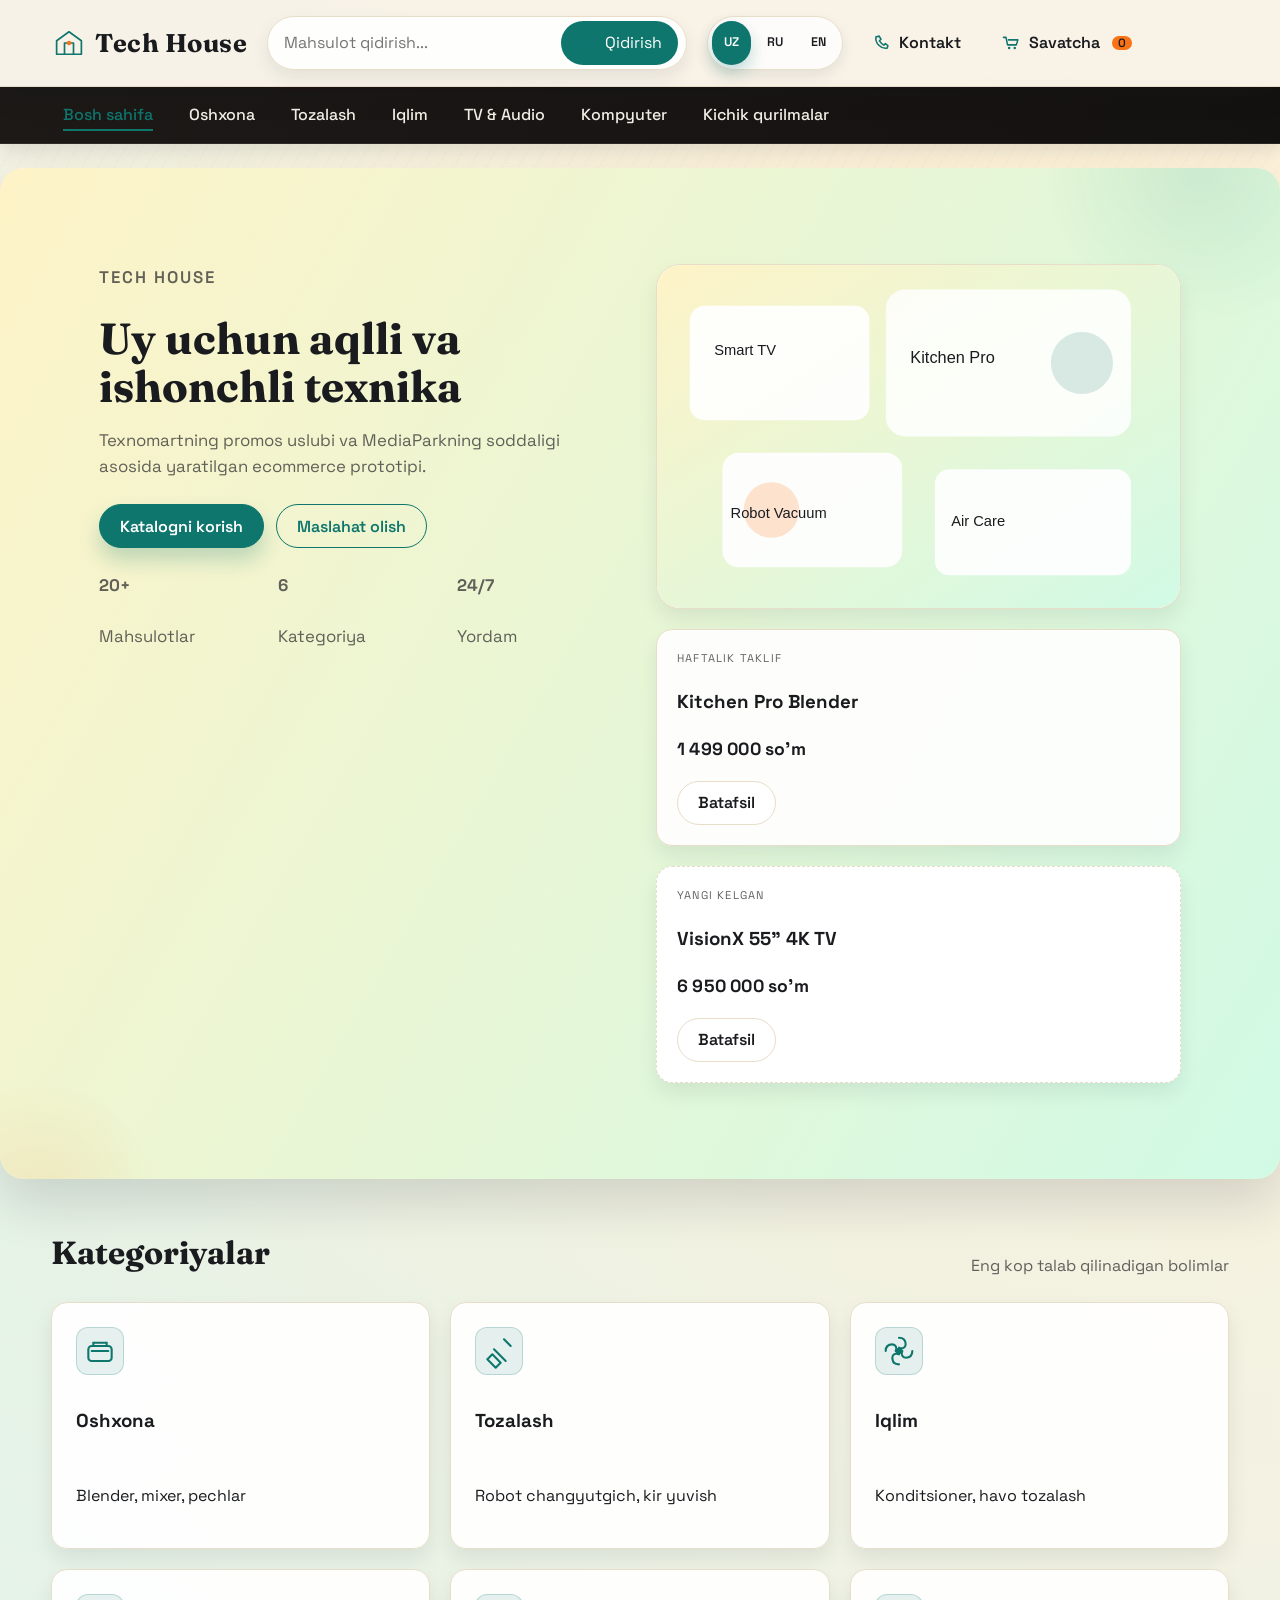
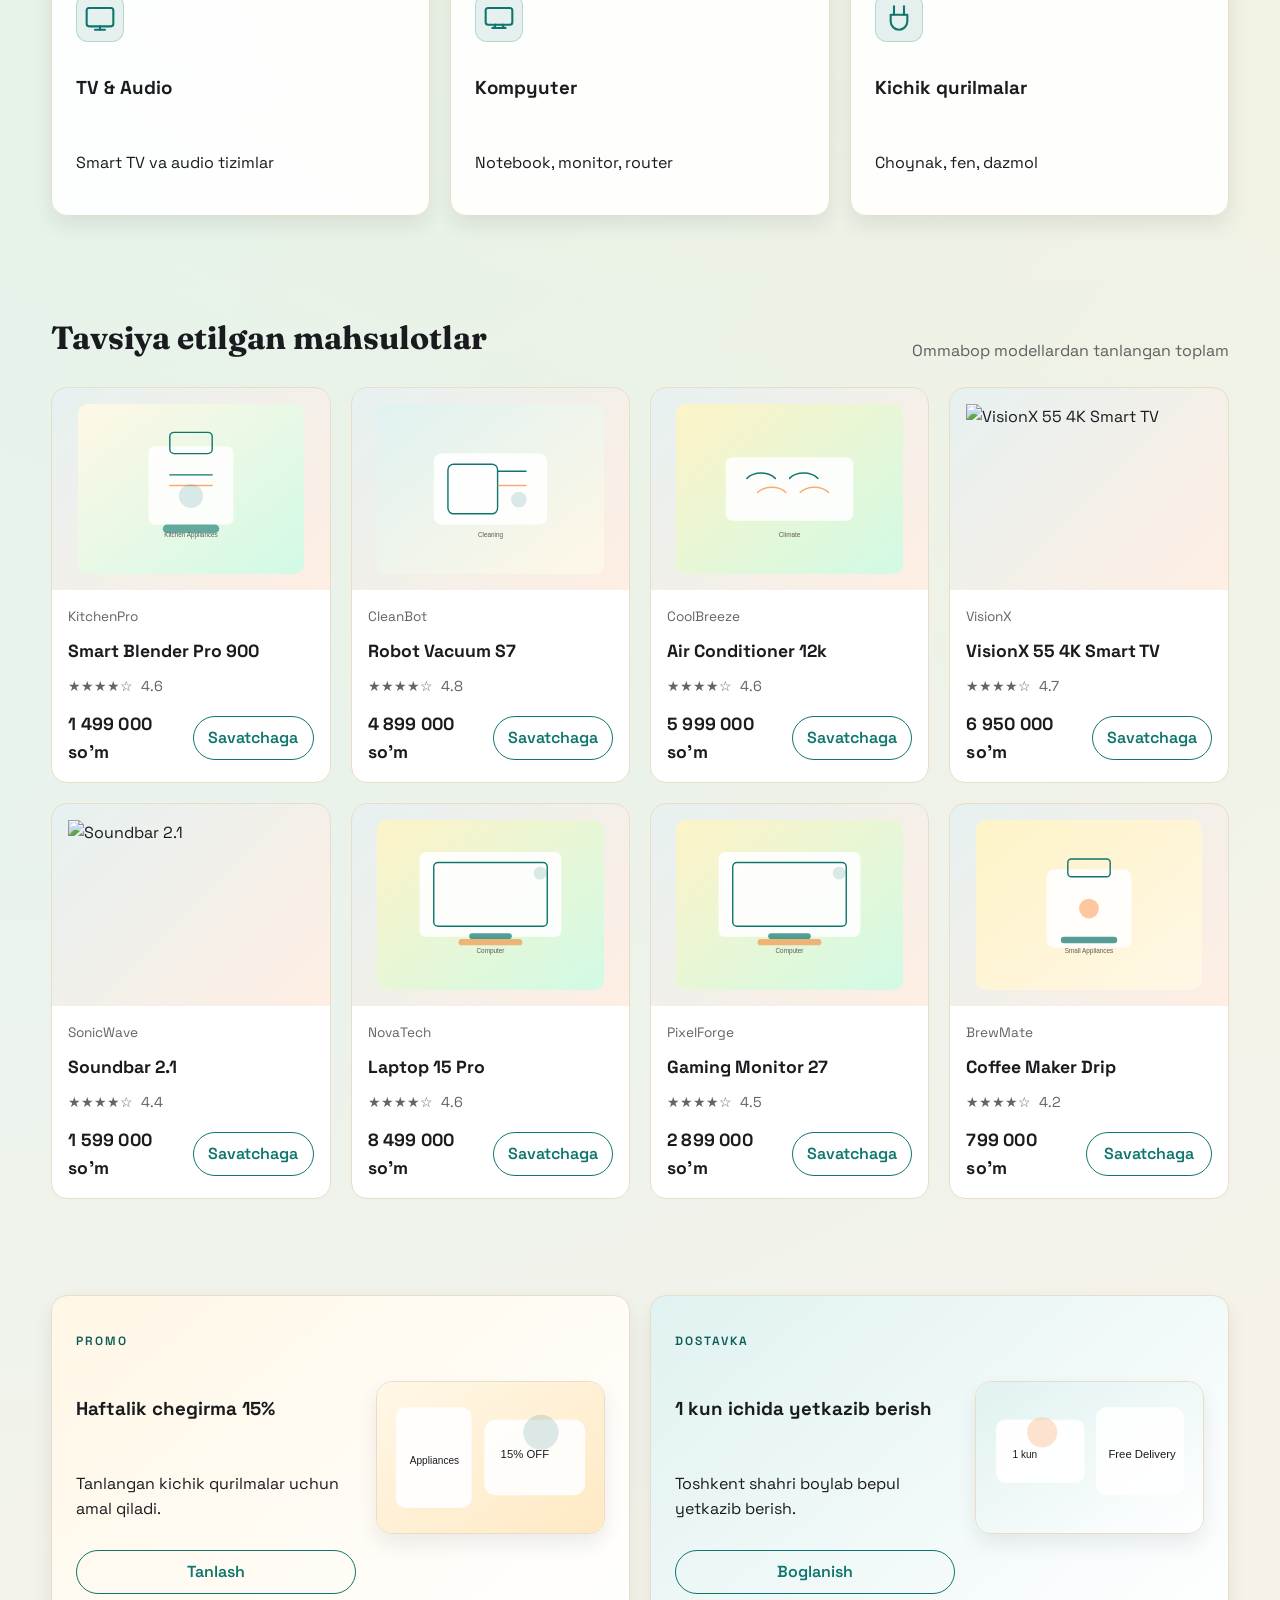
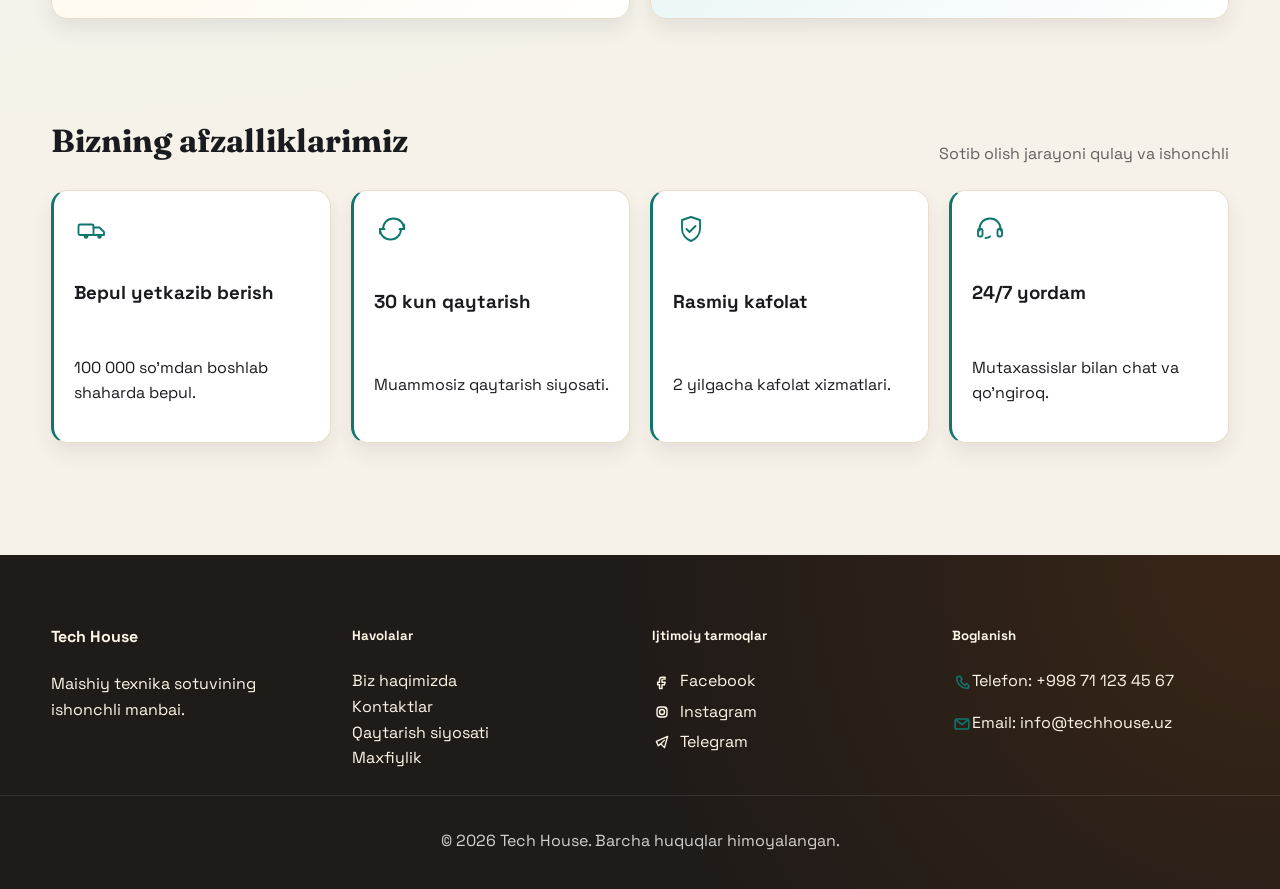
==== index.html @ 413926c3 "Add new pages for categories, checkout, contact, and product with responsive design and localization" ====
<!DOCTYPE html>
<html lang="uz">
<head>
    <meta charset="UTF-8">
    <meta name="viewport" content="width=device-width, initial-scale=1.0">
    <title data-i18n="title.home">Tech House - Maishiy texnika</title>
    <link rel="preconnect" href="https://fonts.googleapis.com">
    <link rel="preconnect" href="https://fonts.gstatic.com" crossorigin>
    <link href="https://fonts.googleapis.com/css2?family=Fraunces:wght@600;700&family=Space+Grotesk:wght@400;500;600;700&display=swap" rel="stylesheet">
    <link rel="stylesheet" href="assets/css/main.css">
    <link rel="stylesheet" href="assets/css/components.css">
    <link rel="stylesheet" href="assets/css/responsive.css">
</head>
<body data-page="home" data-base="" data-page-root="pages/">
    <a class="skip-link" href="#main" data-i18n="skip.link">Asosiy qismga otish</a>

    <header class="header">
        <div class="container">
            <div class="header-top">
                <a class="logo" href="index.html">
                    <img class="logo-mark" src="assets/img/logo/techhouse-logo.svg" alt="" aria-hidden="true">
                    <span>Tech House</span>
                </a>
                <form class="search-bar" role="search" action="pages/categories.html" method="get" data-search-form>
                    <label class="sr-only" for="searchInput" data-i18n="search.label">Mahsulot qidirish</label>
                    <input type="search" id="searchInput" name="q" placeholder="Mahsulot qidirish..." autocomplete="off" data-i18n-placeholder="search.placeholder">
                    <button type="submit">
                        <img class="icon" src="assets/img/icons/search.svg" alt="" aria-hidden="true">
                        <span data-i18n="search.button">Qidirish</span>
                    </button>
                </form>
                <div class="header-actions">
                    <div class="lang-switch" role="group" data-i18n-aria="lang.switcher">
                        <button type="button" class="lang-btn" data-lang="uz">UZ</button>
                        <button type="button" class="lang-btn" data-lang="ru">RU</button>
                        <button type="button" class="lang-btn" data-lang="en">EN</button>
                    </div>
                    <a href="pages/contact.html" class="icon-link">
                        <img class="icon" src="assets/img/icons/phone.svg" alt="" aria-hidden="true">
                        <span data-i18n="nav.contact">Kontakt</span>
                    </a>
                    <a href="pages/cart.html" class="cart-link">
                        <img class="icon" src="assets/img/icons/cart.svg" alt="" aria-hidden="true">
                        <span data-i18n="nav.cart">Savatcha</span> <span class="cart-count">0</span>
                    </a>
                </div>
            </div>
        </div>
    </header>

    <nav class="navbar">
        <div class="container">
            <ul class="nav-menu">
                <li><a href="index.html" class="active" data-i18n="nav.home">Bosh sahifa</a></li>
                <li><a href="pages/categories.html?cat=Kitchen" data-i18n="nav.kitchen">Oshxona</a></li>
                <li><a href="pages/categories.html?cat=Cleaning" data-i18n="nav.cleaning">Tozalash</a></li>
                <li><a href="pages/categories.html?cat=Climate" data-i18n="nav.climate">Iqlim</a></li>
                <li><a href="pages/categories.html?cat=TV" data-i18n="nav.tv">TV &amp; Audio</a></li>
                <li><a href="pages/categories.html?cat=Computers" data-i18n="nav.computers">Kompyuter</a></li>
                <li><a href="pages/categories.html?cat=Appliances" data-i18n="nav.appliances">Kichik qurilmalar</a></li>
            </ul>
        </div>
    </nav>

    <main id="main" class="main-content">
        <section class="hero-banner reveal">
            <div class="container hero-grid">
                <div class="hero-content">
                    <p class="eyebrow" data-i18n="home.hero.eyebrow">Tech House</p>
                    <h1 data-i18n="home.hero.title">Uy uchun aqlli va ishonchli texnika</h1>
                    <p data-i18n="home.hero.subtitle">Texnomartning promos uslubi va MediaParkning soddaligi asosida yaratilgan ecommerce prototipi.</p>
                    <div class="hero-actions">
                        <a href="pages/categories.html" class="btn btn-primary" data-i18n="buttons.viewCatalog">Katalogni korish</a>
                        <a href="pages/contact.html" class="btn btn-outline" data-i18n="buttons.getAdvice">Maslahat olish</a>
                    </div>
                    <div class="hero-metrics">
                        <div>
                            <p class="metric-value">20+ </p>
                            <p class="metric-label" data-i18n="home.hero.metricProducts">Mahsulotlar</p>
                        </div>
                        <div>
                            <p class="metric-value">6</p>
                            <p class="metric-label" data-i18n="home.hero.metricCategories">Kategoriya</p>
                        </div>
                        <div>
                            <p class="metric-value">24/7</p>
                            <p class="metric-label" data-i18n="home.hero.metricSupport">Yordam</p>
                        </div>
                    </div>
                </div>
                <div class="hero-visual">
                    <img class="hero-image" src="assets/img/banners/hero-showcase.svg" alt="Tech House mahsulotlari kollaji" data-i18n-alt="home.hero.imageAlt">
                    <div class="hero-card">
                        <p class="hero-card-title" data-i18n="home.hero.cardWeekly">Haftalik taklif</p>
                        <h3>Kitchen Pro Blender</h3>
                        <p class="price">1 499 000 so'm</p>
                        <a href="pages/product.html?id=101" class="btn btn-ghost" data-i18n="buttons.details">Batafsil</a>
                    </div>
                    <div class="hero-card secondary">
                        <p class="hero-card-title" data-i18n="home.hero.cardNew">Yangi kelgan</p>
                        <h3>VisionX 55" 4K TV</h3>
                        <p class="price">6 950 000 so'm</p>
                        <a href="pages/product.html?id=113" class="btn btn-ghost" data-i18n="buttons.details">Batafsil</a>
                    </div>
                </div>
            </div>
        </section>

        <section class="categories-section reveal">
            <div class="container">
                <div class="section-header">
                    <h2 data-i18n="home.categories.title">Kategoriyalar</h2>
                    <p data-i18n="home.categories.subtitle">Eng kop talab qilinadigan bolimlar</p>
                </div>
                <div class="categories-grid">
                    <a class="category-card" href="pages/categories.html?cat=Kitchen">
                        <div class="category-icon">
                            <img class="icon-lg" src="assets/img/icons/kitchen.svg" alt="" aria-hidden="true">
                        </div>
                        <h3 data-i18n="category.Kitchen">Oshxona</h3>
                        <p data-i18n="home.categories.kitchenDesc">Blender, mixer, pechlar</p>
                    </a>
                    <a class="category-card" href="pages/categories.html?cat=Cleaning">
                        <div class="category-icon">
                            <img class="icon-lg" src="assets/img/icons/cleaning.svg" alt="" aria-hidden="true">
                        </div>
                        <h3 data-i18n="category.Cleaning">Tozalash</h3>
                        <p data-i18n="home.categories.cleaningDesc">Robot changyutgich, kir yuvish</p>
                    </a>
                    <a class="category-card" href="pages/categories.html?cat=Climate">
                        <div class="category-icon">
                            <img class="icon-lg" src="assets/img/icons/climate.svg" alt="" aria-hidden="true">
                        </div>
                        <h3 data-i18n="category.Climate">Iqlim</h3>
                        <p data-i18n="home.categories.climateDesc">Konditsioner, havo tozalash</p>
                    </a>
                    <a class="category-card" href="pages/categories.html?cat=TV">
                        <div class="category-icon">
                            <img class="icon-lg" src="assets/img/icons/tv.svg" alt="" aria-hidden="true">
                        </div>
                        <h3 data-i18n="category.TV">TV &amp; Audio</h3>
                        <p data-i18n="home.categories.tvDesc">Smart TV va audio tizimlar</p>
                    </a>
                    <a class="category-card" href="pages/categories.html?cat=Computers">
                        <div class="category-icon">
                            <img class="icon-lg" src="assets/img/icons/computer.svg" alt="" aria-hidden="true">
                        </div>
                        <h3 data-i18n="category.Computers">Kompyuter</h3>
                        <p data-i18n="home.categories.computersDesc">Notebook, monitor, router</p>
                    </a>
                    <a class="category-card" href="pages/categories.html?cat=Appliances">
                        <div class="category-icon">
                            <img class="icon-lg" src="assets/img/icons/appliances.svg" alt="" aria-hidden="true">
                        </div>
                        <h3 data-i18n="category.Appliances">Kichik qurilmalar</h3>
                        <p data-i18n="home.categories.appliancesDesc">Choynak, fen, dazmol</p>
                    </a>
                </div>
            </div>
        </section>

        <section class="featured-products reveal">
            <div class="container">
                <div class="section-header">
                    <h2 data-i18n="home.featured.title">Tavsiya etilgan mahsulotlar</h2>
                    <p data-i18n="home.featured.subtitle">Ommabop modellardan tanlangan toplam</p>
                </div>
                <div id="productGrid" class="products-grid"></div>
            </div>
        </section>

        <section class="promo-grid reveal">
            <div class="container">
                <div class="promo-card">
                    <div class="promo-content">
                        <p class="eyebrow" data-i18n="home.promo.promoEyebrow">Promo</p>
                        <h3 data-i18n="home.promo.discountTitle">Haftalik chegirma 15%</h3>
                        <p data-i18n="home.promo.discountText">Tanlangan kichik qurilmalar uchun amal qiladi.</p>
                        <a href="pages/categories.html?cat=Appliances" class="btn btn-outline" data-i18n="buttons.choose">Tanlash</a>
                    </div>
                    <img class="promo-media" src="assets/img/banners/promo-appliances.svg" alt="Kichik qurilmalar promo banneri">
                </div>
                <div class="promo-card alt">
                    <div class="promo-content">
                        <p class="eyebrow" data-i18n="home.promo.deliveryEyebrow">Dostavka</p>
                        <h3 data-i18n="home.promo.deliveryTitle">1 kun ichida yetkazib berish</h3>
                        <p data-i18n="home.promo.deliveryText">Toshkent shahri boylab bepul yetkazib berish.</p>
                        <a href="pages/contact.html" class="btn btn-outline" data-i18n="buttons.contact">Boglanish</a>
                    </div>
                    <img class="promo-media" src="assets/img/banners/promo-delivery.svg" alt="Yetkazib berish promo banneri">
                </div>
            </div>
        </section>

        <section class="benefits reveal">
            <div class="container">
                <div class="section-header">
                    <h2 data-i18n="home.benefits.title">Bizning afzalliklarimiz</h2>
                    <p data-i18n="home.benefits.subtitle">Sotib olish jarayoni qulay va ishonchli</p>
                </div>
                <div class="benefits-grid">
                    <div class="benefit-card">
                        <img class="benefit-icon" src="assets/img/icons/delivery.svg" alt="" aria-hidden="true">
                        <h3 data-i18n="home.benefits.deliveryTitle">Bepul yetkazib berish</h3>
                        <p data-i18n="home.benefits.deliveryText">100 000 so'mdan boshlab shaharda bepul.</p>
                    </div>
                    <div class="benefit-card">
                        <img class="benefit-icon" src="assets/img/icons/return.svg" alt="" aria-hidden="true">
                        <h3 data-i18n="home.benefits.returnsTitle">30 kun qaytarish</h3>
                        <p data-i18n="home.benefits.returnsText">Muammosiz qaytarish siyosati.</p>
                    </div>
                    <div class="benefit-card">
                        <img class="benefit-icon" src="assets/img/icons/warranty.svg" alt="" aria-hidden="true">
                        <h3 data-i18n="home.benefits.warrantyTitle">Rasmiy kafolat</h3>
                        <p data-i18n="home.benefits.warrantyText">2 yilgacha kafolat xizmatlari.</p>
                    </div>
                    <div class="benefit-card">
                        <img class="benefit-icon" src="assets/img/icons/support.svg" alt="" aria-hidden="true">
                        <h3 data-i18n="home.benefits.supportTitle">24/7 yordam</h3>
                        <p data-i18n="home.benefits.supportText">Mutaxassislar bilan chat va qo'ngiroq.</p>
                    </div>
                </div>
            </div>
        </section>
    </main>

    <footer class="footer">
        <div class="container footer-grid">
            <div>
                <h4>Tech House</h4>
                <p data-i18n="footer.tagline">Maishiy texnika sotuvining ishonchli manbai.</p>
            </div>
            <div>
                <h5 data-i18n="footer.links">Havolalar</h5>
                <ul>
                    <li><a href="pages/contact.html" data-i18n="footer.about">Biz haqimizda</a></li>
                    <li><a href="pages/contact.html" data-i18n="footer.contacts">Kontaktlar</a></li>
                    <li><a href="#" data-i18n="footer.returns">Qaytarish siyosati</a></li>
                    <li><a href="#" data-i18n="footer.privacy">Maxfiylik</a></li>
                </ul>
            </div>
            <div>
                <h5 data-i18n="footer.social">Ijtimoiy tarmoqlar</h5>
                <ul>
                    <li><a href="#"><img class="icon" src="assets/img/icons/facebook.svg" alt="" aria-hidden="true">Facebook</a></li>
                    <li><a href="#"><img class="icon" src="assets/img/icons/instagram.svg" alt="" aria-hidden="true">Instagram</a></li>
                    <li><a href="#"><img class="icon" src="assets/img/icons/telegram.svg" alt="" aria-hidden="true">Telegram</a></li>
                </ul>
            </div>
            <div>
                <h5 data-i18n="footer.contactHeading">Boglanish</h5>
                <p><img class="icon" src="assets/img/icons/phone.svg" alt="" aria-hidden="true"><span data-i18n="footer.phoneLabel">Telefon:</span> +998 71 123 45 67</p>
                <p><img class="icon" src="assets/img/icons/mail.svg" alt="" aria-hidden="true"><span data-i18n="footer.emailLabel">Email:</span> info@techhouse.uz</p>
            </div>
        </div>
        <div class="footer-bottom">
            <p data-i18n-html="footer.rightsHtml">&copy; 2026 Tech House. Barcha huquqlar himoyalangan.</p>
        </div>
    </footer>

    <script type="module" src="assets/js/app.js"></script>
</body>
</html>
---- assets/css/main.css ----
:root {
    --bg: #f7f2e9;
    --surface: #fdf6ec;
    --surface-strong: #ffffff;
    --text: #1a1b1f;
    --muted: rgba(26, 27, 31, 0.68);
    --primary: #0f766e;
    --primary-600: #0b5c56;
    --accent-warm: #f97316;
    --danger: #ef4444;
    --border: #e8ddc8;
    --shadow: 0 16px 30px rgba(17, 24, 39, 0.12);
    --shadow-lg: 0 24px 50px rgba(17, 24, 39, 0.14);
    --shadow-soft: 0 10px 20px rgba(17, 24, 39, 0.08);
    --radius-sm: 12px;
    --radius-md: 16px;
    --radius-lg: 24px;
    --space-1: 4px;
    --space-2: 8px;
    --space-3: 12px;
    --space-4: 16px;
    --space-5: 20px;
    --space-6: 24px;
    --space-7: 32px;
    --space-8: 40px;
    --space-9: 48px;
    --space-10: 64px;
    --transition-fast: 150ms ease;
    --transition-base: 220ms ease;
    --max-width: 1200px;

    --nav-bg: #1c1917;
    --nav-bg-2: #141210;
    --nav-text: #f3efe7;
    --nav-muted: rgba(243, 239, 231, 0.7);

    --accent: var(--primary);
    --accent-dark: var(--primary-600);
    --accent-2: var(--accent-warm);
    --accent-3: var(--danger);
    --line: var(--border);
    --ink: var(--text);
    --radius: var(--radius-lg);
}

* {
    box-sizing: border-box;
}

html {
    scroll-behavior: smooth;
}

body {
    margin: 0;
    font-family: "Space Grotesk", "Segoe UI", sans-serif;
    color: var(--text);
    font-size: 16px;
    line-height: 1.6;
    background: radial-gradient(circle at 80% 8%, #fff1d6 0%, rgba(255, 241, 214, 0.4) 32%, transparent 62%),
        radial-gradient(circle at 0% 30%, #d7f3ef 0%, rgba(215, 243, 239, 0.45) 40%, transparent 70%),
        linear-gradient(120deg, rgba(255, 255, 255, 0.4) 0%, rgba(255, 255, 255, 0) 55%),
        var(--bg);
    min-height: 100vh;
}

body::before {
    content: "";
    position: fixed;
    inset: 0;
    background: repeating-linear-gradient(120deg, rgba(15, 118, 110, 0.06), rgba(15, 118, 110, 0.06) 1px, transparent 1px, transparent 14px);
    pointer-events: none;
    z-index: -1;
    opacity: 0.4;
}

a {
    color: inherit;
    text-decoration: none;
    transition: color var(--transition-fast), background var(--transition-fast);
}

img {
    max-width: 100%;
    display: block;
}

.icon {
    width: 20px;
    height: 20px;
    display: inline-block;
    vertical-align: middle;
}

.icon-lg {
    width: 40px;
    height: 40px;
}

.logo-mark {
    width: 36px;
    height: 36px;
}

button,
input,
select,
textarea {
    font: inherit;
    color: inherit;
}

a:focus-visible,
button:focus-visible,
input:focus-visible,
select:focus-visible,
textarea:focus-visible {
    outline: 2px solid var(--primary);
    outline-offset: 3px;
}

ul {
    margin: 0;
    padding: 0;
    list-style: none;
}

section {
    padding: var(--space-9) 0;
}

.container {
    width: min(var(--max-width), 92%);
    margin: 0 auto;
}

.skip-link {
    position: absolute;
    left: -999px;
    top: 10px;
    background: var(--primary);
    color: #fff;
    padding: var(--space-2) var(--space-4);
    border-radius: 999px;
}

.skip-link:focus {
    left: 16px;
    z-index: 20;
}

.sr-only {
    position: absolute;
    width: 1px;
    height: 1px;
    padding: 0;
    margin: -1px;
    overflow: hidden;
    clip: rect(0, 0, 0, 0);
    white-space: nowrap;
    border: 0;
}

.header {
    position: sticky;
    top: 0;
    z-index: 10;
    background: rgba(247, 242, 233, 0.88);
    backdrop-filter: blur(12px);
    border-bottom: 1px solid var(--border);
    box-shadow: 0 10px 30px rgba(16, 24, 40, 0.08);
}

.header-top {
    display: flex;
    align-items: center;
    gap: var(--space-5);
    padding: var(--space-4) 0;
}

.logo {
    display: inline-flex;
    align-items: center;
    gap: var(--space-2);
    font-family: "Fraunces", serif;
    font-size: 1.6rem;
    font-weight: 700;
    letter-spacing: 0.5px;
}

.search-bar {
    flex: 1;
    display: flex;
    align-items: center;
    background: rgba(255, 255, 255, 0.9);
    border: 1px solid var(--border);
    border-radius: 999px;
    padding: var(--space-1) var(--space-2) var(--space-1) var(--space-4);
    max-width: 420px;
    gap: var(--space-2);
    box-shadow: 0 8px 18px rgba(15, 23, 42, 0.08);
    transition: border-color var(--transition-fast), box-shadow var(--transition-fast);
}

.search-bar:focus-within {
    border-color: var(--primary);
    box-shadow: 0 0 0 3px rgba(15, 118, 110, 0.15), 0 8px 18px rgba(15, 23, 42, 0.08);
}

.search-bar input {
    border: none;
    background: transparent;
    flex: 1;
    padding: var(--space-2) 0;
    outline: none;
    min-height: 44px;
}

.search-bar button {
    border: none;
    background: var(--primary);
    color: #fff;
    padding: var(--space-2) var(--space-4);
    border-radius: 999px;
    cursor: pointer;
    display: inline-flex;
    align-items: center;
    gap: var(--space-2);
    min-height: 44px;
}

.search-bar button:hover {
    background: var(--primary-600);
}

.search-bar button:active {
    transform: translateY(1px);
}

.header-actions {
    display: flex;
    align-items: center;
    gap: var(--space-4);
    flex-wrap: wrap;
}

.icon-link,
.cart-link {
    font-weight: 600;
    display: inline-flex;
    align-items: center;
    gap: var(--space-2);
    padding: var(--space-2) var(--space-3);
    border-radius: 999px;
    min-height: 44px;
    line-height: 1;
    transition: background var(--transition-fast), color var(--transition-fast);
}

.icon-link:hover,
.cart-link:hover {
    background: rgba(15, 118, 110, 0.08);
}

.cart-count {
    background: var(--accent-warm);
    color: var(--text);
    border-radius: 999px;
    padding: 1px 6px;
    margin-left: var(--space-1);
    font-size: 0.75rem;
    font-weight: 600;
}

.lang-switch {
    display: inline-flex;
    align-items: center;
    gap: var(--space-1);
    padding: 4px;
    border-radius: 999px;
    background: rgba(255, 255, 255, 0.8);
    border: 1px solid var(--border);
    box-shadow: 0 6px 14px rgba(15, 23, 42, 0.08);
}

.lang-btn {
    border: none;
    background: transparent;
    color: var(--text);
    font-weight: 600;
    font-size: 0.78rem;
    padding: 0 var(--space-3);
    min-height: 44px;
    border-radius: 999px;
    cursor: pointer;
    display: inline-flex;
    align-items: center;
    justify-content: center;
    transition: background 180ms ease, color 180ms ease, box-shadow 180ms ease;
}

.lang-btn:hover {
    background: rgba(15, 118, 110, 0.12);
}

.lang-btn.active {
    background: var(--primary);
    color: #fff;
    box-shadow: 0 8px 16px rgba(15, 118, 110, 0.25);
}

.navbar {
    background: linear-gradient(90deg, var(--nav-bg), var(--nav-bg-2));
    border-bottom: 1px solid rgba(255, 255, 255, 0.08);
    box-shadow: 0 6px 18px rgba(16, 24, 40, 0.12);
    min-height: 56px;
}

.nav-menu {
    display: flex;
    flex-wrap: wrap;
    align-items: center;
    gap: var(--space-3);
    padding: 0;
    min-height: 56px;
}

.nav-menu a {
    color: var(--nav-text);
    font-weight: 500;
    padding: 6px var(--space-3);
    border-radius: 999px;
    transition: color 180ms ease, background 180ms ease;
    min-height: 44px;
    display: inline-flex;
    align-items: center;
    position: relative;
}

.nav-menu a:hover {
    color: #ffffff;
}

.nav-menu a:focus-visible {
    outline: 2px solid #fff;
    outline-offset: 2px;
}

.nav-menu a.active {
    color: var(--primary);
}

.nav-menu a::after {
    content: "";
    position: absolute;
    left: var(--space-3);
    right: var(--space-3);
    bottom: 6px;
    height: 2px;
    background: currentColor;
    opacity: 0;
    transform: scaleX(0);
    transform-origin: left;
    transition: opacity 180ms ease, transform 180ms ease;
}

.nav-menu a:hover::after,
.nav-menu a:focus-visible::after,
.nav-menu a.active::after {
    opacity: 1;
    transform: scaleX(1);
}

.main-content {
    padding-bottom: var(--space-10);
}

.eyebrow {
    text-transform: uppercase;
    letter-spacing: 2px;
    font-size: 0.75rem;
    font-weight: 600;
    color: var(--primary-600);
    margin-bottom: var(--space-3);
}

.hero-banner {
    margin: 24px 0 0;
    border-radius: var(--radius-lg);
    background: linear-gradient(120deg, #fef3c7, #d1fae5);
    box-shadow: var(--shadow-lg);
    position: relative;
    overflow: hidden;
}

.hero-banner::before,
.hero-banner::after {
    content: "";
    position: absolute;
    border-radius: 999px;
    opacity: 0.4;
    filter: blur(0);
}

.hero-banner::before {
    width: 320px;
    height: 320px;
    background: radial-gradient(circle, rgba(15, 118, 110, 0.25), transparent 70%);
    top: -160px;
    right: -80px;
}

.hero-banner::after {
    width: 240px;
    height: 240px;
    background: radial-gradient(circle, rgba(249, 115, 22, 0.25), transparent 70%);
    bottom: -140px;
    left: -80px;
}

.hero-grid {
    display: grid;
    grid-template-columns: repeat(2, minmax(0, 1fr));
    gap: var(--space-7);
    padding: var(--space-9);
    position: relative;
    z-index: 1;
}

.hero-content h1 {
    font-family: "Fraunces", serif;
    font-size: clamp(2.4rem, 3.4vw, 3.4rem);
    margin: 0 0 var(--space-4);
    line-height: 1.1;
}

.hero-content p {
    margin: 0 0 var(--space-6);
    color: var(--muted);
    font-size: 1.05rem;
}

.hero-actions {
    display: flex;
    flex-wrap: wrap;
    gap: var(--space-3);
    margin-bottom: var(--space-6);
}

.hero-metrics {
    display: grid;
    grid-template-columns: repeat(3, minmax(0, 1fr));
    gap: var(--space-3);
}

.metric-value {
    font-weight: 700;
    font-size: 1.2rem;
    margin: 0;
}

.metric-label {
    margin: 0;
    color: var(--muted);
    font-size: 0.9rem;
}

.hero-visual {
    display: grid;
    gap: var(--space-5);
    align-content: center;
}

.hero-image {
    width: 100%;
    border-radius: var(--radius-lg);
    border: 1px solid var(--border);
    background: var(--surface-strong);
    box-shadow: var(--shadow-soft);
}

.hero-card {
    background: rgba(255, 255, 255, 0.92);
    border-radius: var(--radius-md);
    padding: var(--space-5);
    border: 1px solid var(--border);
    box-shadow: var(--shadow-soft);
}

.hero-card.secondary {
    background: #fff;
    border-style: dashed;
}

.hero-card-title {
    text-transform: uppercase;
    letter-spacing: 1.2px;
    font-size: 0.7rem;
    color: var(--muted);
    margin: 0 0 8px;
}

.section-header {
    display: flex;
    justify-content: space-between;
    align-items: flex-end;
    gap: var(--space-4);
    margin-bottom: var(--space-6);
}

.section-header h2 {
    font-family: "Fraunces", serif;
    font-size: 2rem;
    margin: 0;
}

.section-header p {
    margin: 0;
    color: var(--muted);
}

.page-hero {
    padding: var(--space-8) 0 var(--space-5);
}

.page-hero h1 {
    font-family: "Fraunces", serif;
    font-size: 2.4rem;
    margin: 0 0 var(--space-3);
}

.breadcrumb {
    padding: var(--space-5) 0 0;
    color: var(--muted);
}

.footer {
    background: radial-gradient(circle at top right, rgba(249, 115, 22, 0.12), transparent 50%),
        #1f1b18;
    color: #fef6e9;
    padding: var(--space-9) 0 var(--space-5);
}

.footer-grid {
    display: grid;
    grid-template-columns: repeat(4, minmax(0, 1fr));
    gap: var(--space-6);
}

.footer a {
    color: #fef6e9;
    display: inline-flex;
    align-items: center;
    gap: var(--space-2);
}

.footer-bottom {
    text-align: center;
    border-top: 1px solid rgba(255, 255, 255, 0.1);
    margin-top: var(--space-6);
    padding-top: var(--space-4);
    color: rgba(255, 255, 255, 0.8);
}

.catalog-layout {
    display: grid;
    grid-template-columns: 280px 1fr;
    gap: var(--space-7);
}

.filters {
    background: rgba(255, 255, 255, 0.9);
    border: 1px solid var(--border);
    border-radius: var(--radius-md);
    padding: var(--space-5);
    position: sticky;
    top: 120px;
    align-self: start;
    box-shadow: var(--shadow-soft);
}

.catalog-bar {
    display: flex;
    align-items: center;
    justify-content: space-between;
    gap: var(--space-4);
    margin-bottom: var(--space-5);
}

.catalog-bar h2 {
    margin: 0 0 4px;
}

.catalog-bar p {
    margin: 0;
    color: var(--muted);
}

.sort-control {
    display: flex;
    align-items: center;
    gap: var(--space-2);
}

.sort-control select {
    padding: var(--space-2) var(--space-3);
    border-radius: 999px;
    border: 1px solid var(--border);
    background: #fff;
}

.pagination {
    display: flex;
    gap: var(--space-2);
    flex-wrap: wrap;
    margin-top: var(--space-6);
}

.product-layout {
    display: grid;
    grid-template-columns: repeat(2, minmax(0, 1fr));
    gap: var(--space-7);
    align-items: start;
}

.product-gallery {
    background: var(--surface-strong);
    border-radius: var(--radius-lg);
    padding: var(--space-5);
    border: 1px solid var(--border);
    box-shadow: var(--shadow-soft);
}

.product-thumbnails {
    display: grid;
    grid-template-columns: repeat(3, minmax(0, 1fr));
    gap: var(--space-3);
    margin-top: var(--space-4);
}

.product-info {
    background: var(--surface-strong);
    border-radius: var(--radius-lg);
    padding: var(--space-6);
    border: 1px solid var(--border);
    box-shadow: var(--shadow-soft);
}

.product-actions {
    display: flex;
    align-items: center;
    gap: var(--space-3);
    margin-top: var(--space-4);
}

.product-actions input {
    width: 90px;
    padding: var(--space-2);
    border-radius: var(--radius-sm);
    border: 1px solid var(--border);
}

.tab-grid {
    display: grid;
    grid-template-columns: repeat(3, minmax(0, 1fr));
    gap: var(--space-5);
}

.cart-layout {
    display: grid;
    grid-template-columns: 1.5fr 0.8fr;
    gap: 24px;
    align-items: start;
}

.cart-header {
    display: flex;
    justify-content: space-between;
    align-items: baseline;
    margin-bottom: 16px;
}

.checkout-layout {
    display: grid;
    grid-template-columns: 1.3fr 0.7fr;
    gap: 24px;
    align-items: start;
}

.contact-grid {
    display: grid;
    grid-template-columns: repeat(3, minmax(0, 1fr));
    gap: var(--space-5);
}

.contact-layout {
    display: grid;
    grid-template-columns: 1fr 1fr;
    gap: var(--space-6);
}

.map-placeholder {
    background: var(--surface-strong);
    border: 1px dashed var(--border);
    border-radius: var(--radius-md);
    min-height: 280px;
    display: grid;
    place-items: center;
    color: var(--muted);
    padding: var(--space-4);
}

.map-placeholder img {
    width: 100%;
    height: 100%;
    object-fit: cover;
    border-radius: var(--radius-md);
}

.contact-icon {
    width: 36px;
    height: 36px;
}

.empty-state {
    background: #fff;
    border-radius: var(--radius-md);
    border: 1px dashed var(--border);
    padding: var(--space-7);
    text-align: center;
    display: none;
}

.empty-state h3 {
    margin-top: 0;
}

.muted {
    color: var(--muted);
}

.reveal {
    animation: fadeUp 0.8s ease both;
}

@keyframes fadeUp {
    from {
        opacity: 0;
        transform: translateY(20px);
    }
    to {
        opacity: 1;
        transform: translateY(0);
    }
}

@media (prefers-reduced-motion: reduce) {
    * {
        animation: none !important;
        scroll-behavior: auto !important;
    }
}
---- assets/css/components.css ----
.btn {
    display: inline-flex;
    align-items: center;
    justify-content: center;
    gap: var(--space-2);
    padding: var(--space-2) var(--space-5);
    border-radius: 999px;
    border: 1px solid transparent;
    cursor: pointer;
    font-weight: 600;
    min-height: 44px;
    transition: transform var(--transition-fast), box-shadow var(--transition-fast), background var(--transition-fast);
}

.btn-primary {
    background: var(--primary);
    color: #fff;
    border-color: var(--primary);
    box-shadow: 0 12px 20px rgba(15, 118, 110, 0.24);
}

.btn-primary:hover {
    background: var(--primary-600);
    box-shadow: 0 14px 24px rgba(15, 118, 110, 0.32);
}

.btn-outline {
    border-color: var(--primary);
    color: var(--primary);
    background: transparent;
}

.btn-outline:hover {
    background: rgba(15, 118, 110, 0.08);
}

.btn-ghost {
    border-color: var(--border);
    color: var(--text);
    background: #fff;
}

.btn:hover {
    transform: translateY(-1px);
}

.btn:active {
    transform: translateY(0);
}

.btn:focus-visible {
    outline: 2px solid var(--primary);
    outline-offset: 3px;
}

.categories-grid {
    display: grid;
    grid-template-columns: repeat(3, minmax(0, 1fr));
    gap: var(--space-5);
}

.category-card {
    background: rgba(255, 255, 255, 0.92);
    border-radius: var(--radius-md);
    padding: var(--space-6);
    border: 1px solid var(--border);
    min-height: 140px;
    display: grid;
    gap: var(--space-3);
    transition: transform var(--transition-fast), box-shadow var(--transition-fast);
    box-shadow: var(--shadow-soft);
}

.category-card:hover {
    transform: translateY(-4px);
    box-shadow: var(--shadow-lg);
}

.category-icon {
    width: 48px;
    height: 48px;
    border-radius: var(--radius-sm);
    background: rgba(15, 118, 110, 0.1);
    border: 1px solid rgba(15, 118, 110, 0.22);
    display: grid;
    place-items: center;
}

.category-card:focus-visible {
    outline: 2px solid var(--primary);
    outline-offset: 4px;
}

.products-grid {
    display: grid;
    grid-template-columns: repeat(4, minmax(0, 1fr));
    gap: var(--space-5);
}

.product-card {
    background: #fff;
    border-radius: var(--radius-md);
    overflow: hidden;
    border: 1px solid var(--border);
    display: grid;
    transition: transform var(--transition-fast), box-shadow var(--transition-fast);
}

.product-card:hover {
    transform: translateY(-4px);
    box-shadow: var(--shadow-lg);
}

.product-card:focus-within {
    outline: 2px solid var(--primary);
    outline-offset: 4px;
}

.product-media {
    background: linear-gradient(135deg, rgba(15, 118, 110, 0.1), rgba(249, 115, 22, 0.12));
    padding: var(--space-4);
    min-height: 200px;
    display: grid;
    place-items: center;
}

.product-media img {
    width: 100%;
    height: 170px;
    object-fit: contain;
}

.product-body {
    padding: var(--space-4);
    display: grid;
    gap: var(--space-3);
}

.product-title {
    margin: 0;
    font-size: 1.1rem;
    line-height: 1.3;
}

.product-brand {
    margin: 0;
    color: var(--muted);
    font-size: 0.85rem;
}

.product-rating {
    display: flex;
    align-items: center;
    gap: var(--space-2);
    color: var(--accent-warm);
    font-size: 0.9rem;
}

.product-rating span {
    color: var(--muted);
}

.product-meta {
    display: flex;
    justify-content: space-between;
    align-items: center;
    gap: var(--space-3);
}

.price {
    font-weight: 700;
    font-size: 1.1rem;
    letter-spacing: 0.2px;
}

.product-meta .btn {
    min-width: 120px;
}

.benefits-grid {
    display: grid;
    grid-template-columns: repeat(4, minmax(0, 1fr));
    gap: var(--space-5);
}

.benefit-card {
    background: #fff;
    border-radius: var(--radius-md);
    padding: var(--space-5);
    border: 1px solid var(--border);
    display: grid;
    gap: var(--space-3);
    box-shadow: var(--shadow-soft);
    border-left: 3px solid var(--primary);
    transition: transform var(--transition-fast), box-shadow var(--transition-fast);
}

.benefit-card:hover {
    transform: translateY(-2px);
    box-shadow: var(--shadow-lg);
}

.benefit-icon {
    width: 36px;
    height: 36px;
}

.promo-grid .container {
    display: grid;
    grid-template-columns: repeat(2, minmax(0, 1fr));
    gap: var(--space-5);
}

.promo-card {
    background: linear-gradient(140deg, #fff7e6, #ffffff);
    border-radius: var(--radius-md);
    padding: var(--space-6);
    border: 1px solid var(--border);
    display: grid;
    grid-template-columns: 1.1fr 0.9fr;
    align-items: center;
    gap: var(--space-5);
    box-shadow: var(--shadow-soft);
    transition: transform var(--transition-fast), box-shadow var(--transition-fast);
}

.promo-card.alt {
    background: linear-gradient(140deg, #e0f2f1, #ffffff);
}

.promo-card:hover {
    transform: translateY(-2px);
    box-shadow: var(--shadow-lg);
}

.promo-content {
    display: grid;
    gap: var(--space-3);
}

.promo-media {
    width: 100%;
    max-width: 240px;
    justify-self: end;
    border-radius: var(--radius-md);
    border: 1px solid var(--border);
    background: #fff;
    box-shadow: var(--shadow-soft);
}

.filter-group {
    display: grid;
    gap: var(--space-3);
    margin-bottom: var(--space-5);
}

.checklist {
    display: grid;
    gap: var(--space-2);
}

.checklist label {
    display: flex;
    align-items: center;
    gap: var(--space-2);
}

.range-output {
    font-weight: 600;
}

.specs-list {
    list-style: disc;
    padding-left: 20px;
    margin: 0;
    display: grid;
    gap: var(--space-2);
}

.product-tabs .tab-grid > div {
    background: #fff;
    border-radius: var(--radius-md);
    padding: var(--space-5);
    border: 1px solid var(--border);
    box-shadow: var(--shadow-soft);
}

.cart-items {
    display: grid;
    gap: var(--space-4);
}

.cart-row {
    display: grid;
    grid-template-columns: 80px 1.2fr 0.6fr 0.5fr 0.6fr auto;
    gap: var(--space-3);
    align-items: center;
    background: #fff;
    border-radius: var(--radius-md);
    border: 1px solid var(--border);
    padding: var(--space-3);
    box-shadow: var(--shadow-soft);
}

.cart-row img {
    width: 80px;
    height: 80px;
    object-fit: contain;
    background: var(--surface);
    border-radius: var(--radius-sm);
}

.cart-item-qty input {
    width: 70px;
    padding: var(--space-2);
    border-radius: var(--radius-sm);
    border: 1px solid var(--border);
}

.order-summary {
    background: #fff;
    border-radius: var(--radius-md);
    border: 1px solid var(--border);
    padding: var(--space-5);
    display: grid;
    gap: var(--space-3);
    box-shadow: var(--shadow-soft);
}

.summary-line {
    display: flex;
    justify-content: space-between;
    color: var(--muted);
}

.summary-line.total {
    font-weight: 700;
    color: var(--text);
    font-size: 1.1rem;
}

.checkout-form {
    background: #fff;
    border-radius: var(--radius-md);
    border: 1px solid var(--border);
    padding: var(--space-6);
    box-shadow: var(--shadow-soft);
}

.form-grid {
    display: grid;
    grid-template-columns: repeat(2, minmax(0, 1fr));
    gap: var(--space-4);
}

.form-field {
    display: grid;
    gap: var(--space-2);
}

.form-field.full {
    grid-column: span 2;
}

.form-field input,
.form-field select,
.form-field textarea {
    padding: var(--space-3);
    border-radius: var(--radius-sm);
    border: 1px solid var(--border);
}

.form-field input:focus-visible,
.form-field select:focus-visible,
.form-field textarea:focus-visible {
    border-color: var(--primary);
    box-shadow: 0 0 0 3px rgba(15, 118, 110, 0.12);
}

.form-error {
    color: var(--danger);
    font-size: 0.85rem;
    min-height: 16px;
}

.form-actions {
    margin-top: var(--space-5);
    display: grid;
    gap: var(--space-3);
}

.checkbox {
    display: flex;
    align-items: center;
    gap: var(--space-2);
}

.form-status {
    font-weight: 600;
    color: var(--primary-600);
}

.contact-card {
    background: #fff;
    border-radius: var(--radius-md);
    padding: var(--space-5);
    border: 1px solid var(--border);
    display: grid;
    gap: var(--space-3);
    box-shadow: var(--shadow-soft);
    transition: transform var(--transition-fast), box-shadow var(--transition-fast);
}

.contact-card:hover {
    transform: translateY(-2px);
    box-shadow: var(--shadow-lg);
}

.contact-form {
    background: #fff;
    border-radius: var(--radius-md);
    padding: var(--space-6);
    border: 1px solid var(--border);
    display: grid;
    gap: var(--space-3);
    box-shadow: var(--shadow-soft);
}

.faq-list {
    display: grid;
    gap: var(--space-3);
}

.faq-list details {
    background: #fff;
    border-radius: var(--radius-md);
    border: 1px solid var(--border);
    padding: var(--space-4) var(--space-5);
    box-shadow: var(--shadow-soft);
}

.faq-list summary {
    cursor: pointer;
    font-weight: 600;
}

.faq-list summary:focus-visible {
    outline: 2px solid var(--primary);
    outline-offset: 3px;
}

.rating {
    display: inline-flex;
    gap: 2px;
}

.empty-state p {
    color: var(--muted);
}
---- assets/css/responsive.css ----
@media (max-width: 1200px) {
    .products-grid {
        grid-template-columns: repeat(3, minmax(0, 1fr));
    }

    .benefits-grid {
        grid-template-columns: repeat(2, minmax(0, 1fr));
    }
}

@media (max-width: 992px) {
    .hero-grid {
        grid-template-columns: 1fr;
        padding: 40px;
    }

    .catalog-layout,
    .cart-layout,
    .checkout-layout,
    .contact-layout {
        grid-template-columns: 1fr;
    }

    .filters {
        position: static;
    }

    .product-layout {
        grid-template-columns: 1fr;
    }

    .tab-grid {
        grid-template-columns: 1fr;
    }

    .promo-card {
        grid-template-columns: 1fr;
        text-align: left;
    }

    .promo-media {
        justify-self: start;
        max-width: 100%;
    }
}

@media (max-width: 768px) {
    .header-top {
        flex-wrap: wrap;
    }

    .search-bar {
        max-width: none;
        width: 100%;
        order: 3;
    }

    .header-actions {
        gap: var(--space-2);
    }

    .nav-menu {
        flex-wrap: nowrap;
        overflow-x: auto;
        gap: var(--space-2);
        padding: 0 var(--space-2);
        scroll-behavior: smooth;
        -webkit-overflow-scrolling: touch;
    }

    .nav-menu::-webkit-scrollbar {
        height: 0;
    }

    .nav-menu {
        scrollbar-width: none;
    }

    .nav-menu {
        justify-content: flex-start;
    }

    .categories-grid,
    .products-grid,
    .benefits-grid,
    .contact-grid {
        grid-template-columns: repeat(2, minmax(0, 1fr));
    }

    .promo-grid .container {
        grid-template-columns: 1fr;
    }

    .cart-row {
        grid-template-columns: 80px 1fr;
        row-gap: 10px;
    }

    .cart-row > *:nth-child(n + 3) {
        grid-column: span 2;
    }

    .form-grid {
        grid-template-columns: 1fr;
    }

    .form-field.full {
        grid-column: span 1;
    }
}

@media (max-width: 480px) {
    .hero-grid {
        padding: 28px;
    }

    .categories-grid,
    .products-grid,
    .benefits-grid,
    .contact-grid {
        grid-template-columns: 1fr;
    }

    .header-actions {
        width: 100%;
        justify-content: space-between;
    }

    .lang-switch {
        width: 100%;
        justify-content: center;
    }

    .hero-metrics {
        grid-template-columns: 1fr;
    }

    .cart-row img {
        width: 60px;
        height: 60px;
    }

    .product-meta {
        flex-direction: column;
        align-items: flex-start;
    }

    .product-meta .btn {
        width: 100%;
        justify-content: center;
    }
}
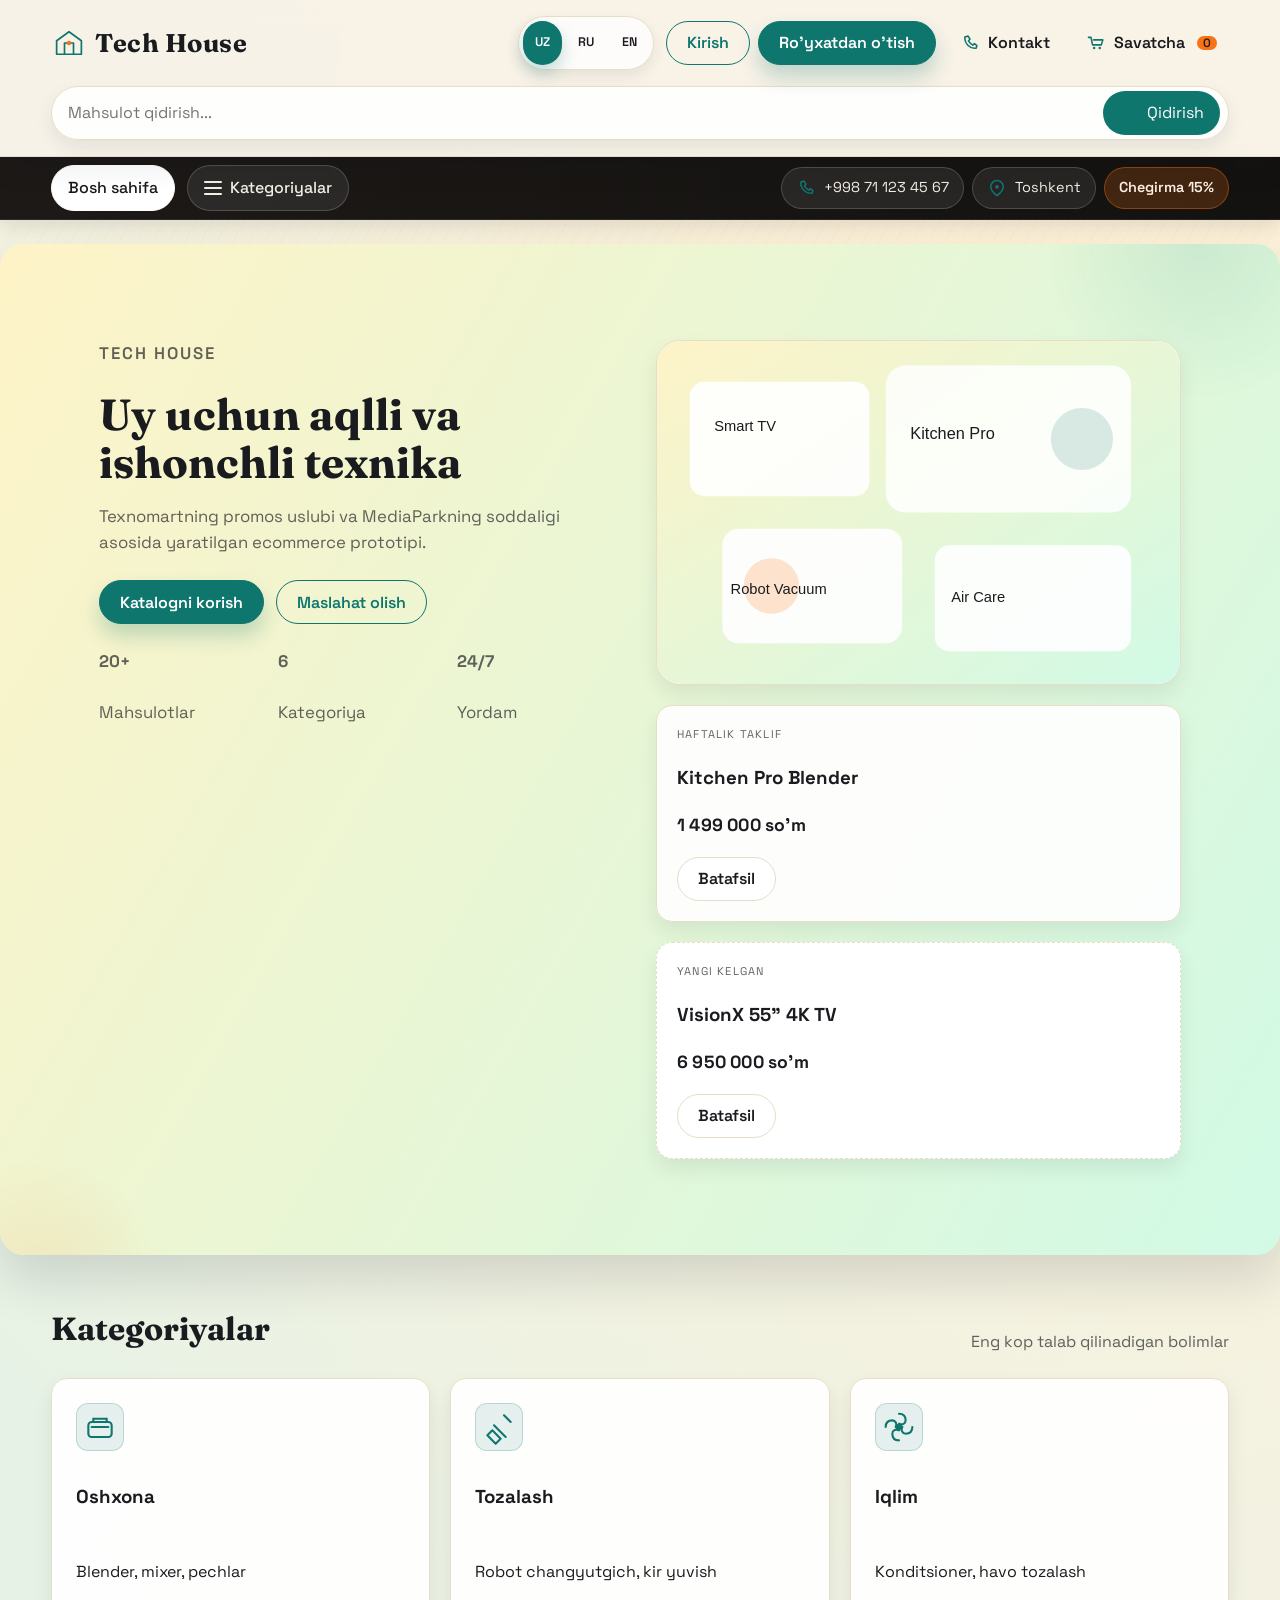
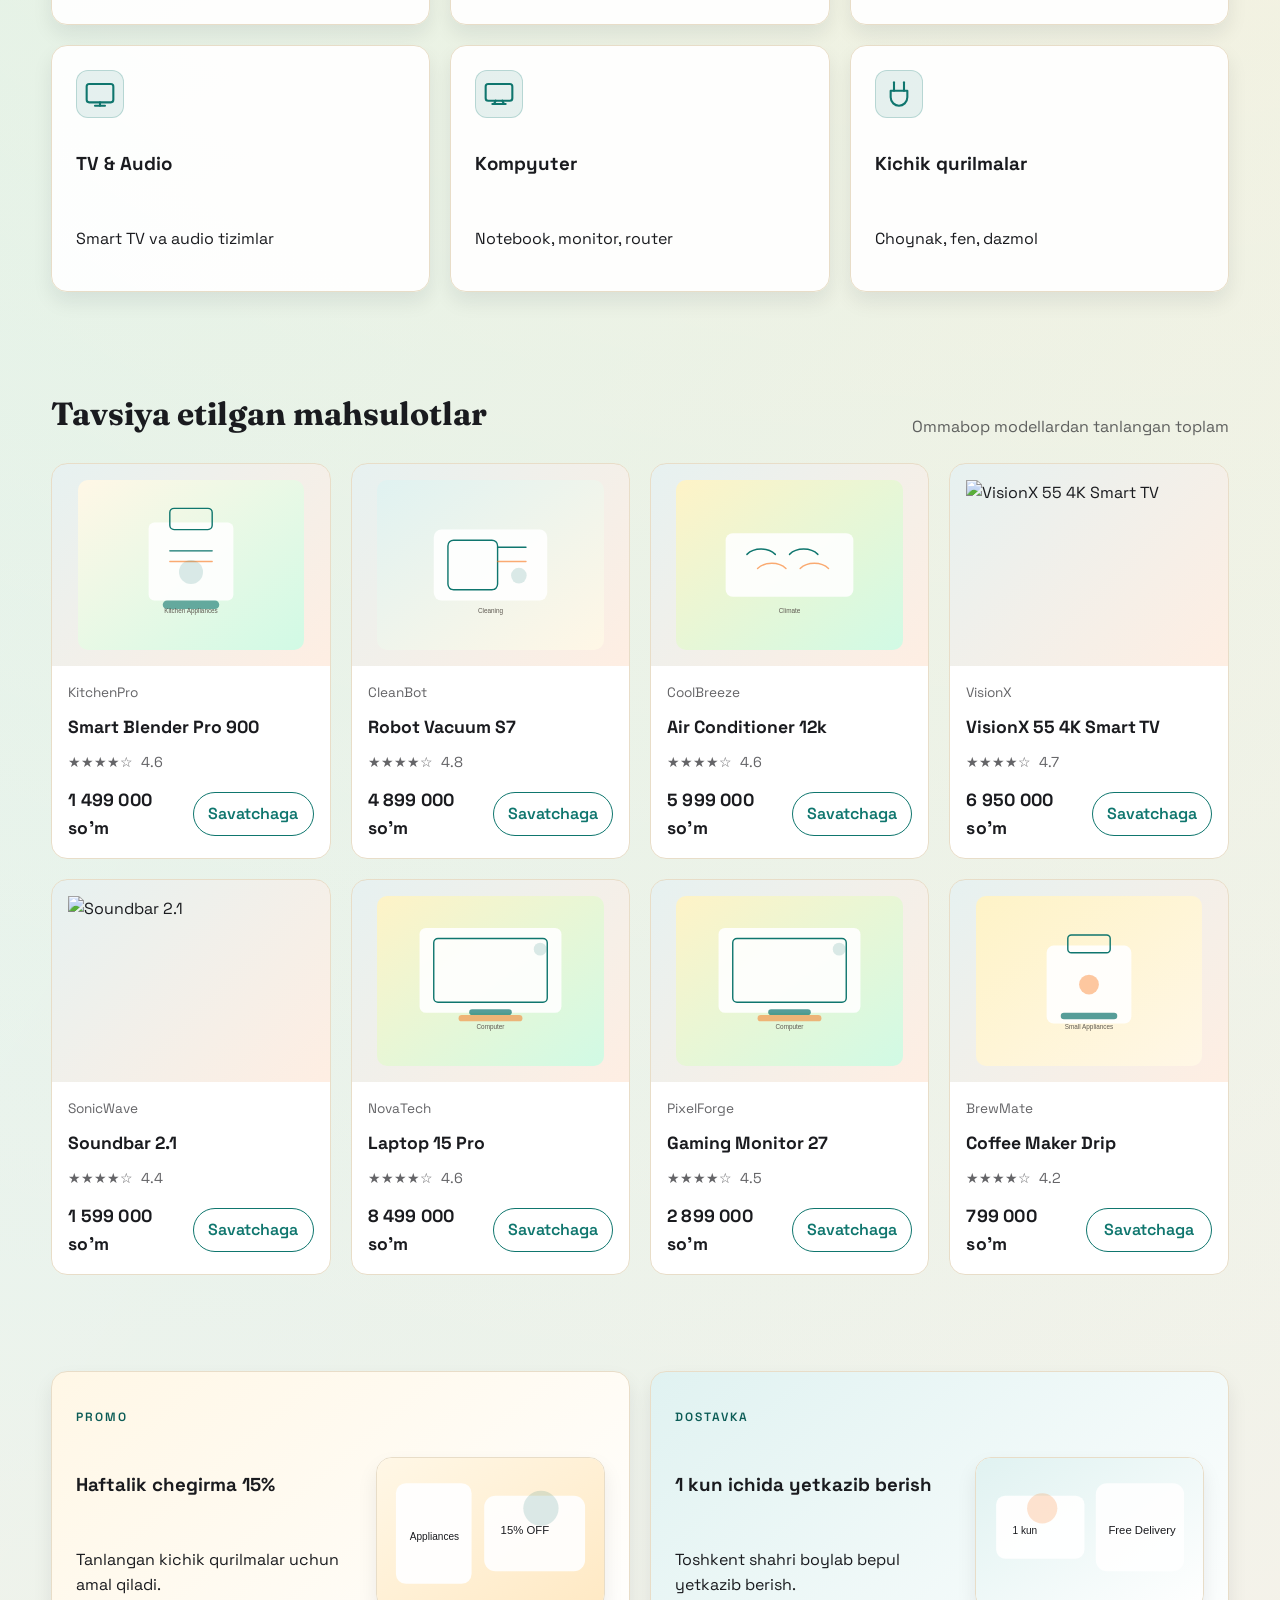
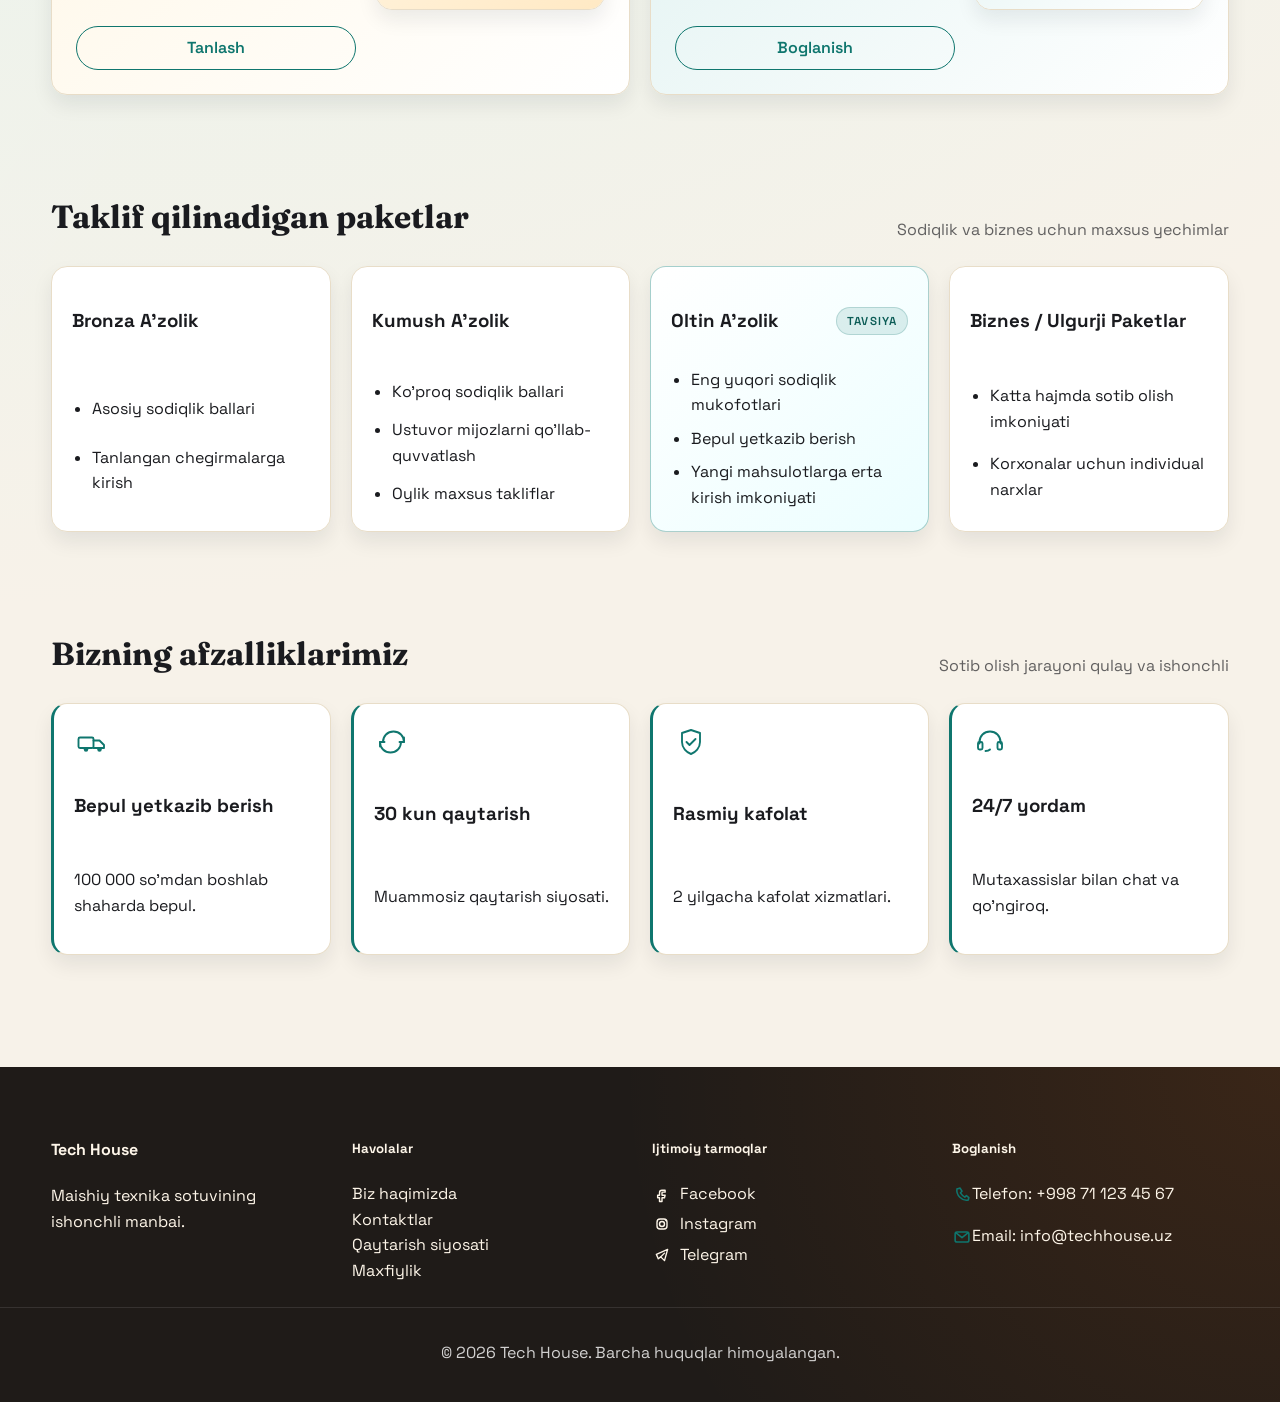
==== commit 3b814459: "first commit" ====
--- a/index.html
+++ b/index.html
@@ -35,6 +35,10 @@
                         <button type="button" class="lang-btn" data-lang="ru">RU</button>
                         <button type="button" class="lang-btn" data-lang="en">EN</button>
                     </div>
+                    <div class="auth-actions">
+                        <a href="pages/login.html" class="btn btn-outline" data-i18n="nav.signin">Kirish</a>
+                        <a href="pages/signup.html" class="btn btn-primary" data-i18n="nav.signup">Ro'yxatdan o'tish</a>
+                    </div>
                     <a href="pages/contact.html" class="icon-link">
                         <img class="icon" src="assets/img/icons/phone.svg" alt="" aria-hidden="true">
                         <span data-i18n="nav.contact">Kontakt</span>
@@ -49,16 +53,45 @@
     </header>
 
     <nav class="navbar">
-        <div class="container">
-            <ul class="nav-menu">
-                <li><a href="index.html" class="active" data-i18n="nav.home">Bosh sahifa</a></li>
-                <li><a href="pages/categories.html?cat=Kitchen" data-i18n="nav.kitchen">Oshxona</a></li>
-                <li><a href="pages/categories.html?cat=Cleaning" data-i18n="nav.cleaning">Tozalash</a></li>
-                <li><a href="pages/categories.html?cat=Climate" data-i18n="nav.climate">Iqlim</a></li>
-                <li><a href="pages/categories.html?cat=TV" data-i18n="nav.tv">TV &amp; Audio</a></li>
-                <li><a href="pages/categories.html?cat=Computers" data-i18n="nav.computers">Kompyuter</a></li>
-                <li><a href="pages/categories.html?cat=Appliances" data-i18n="nav.appliances">Kichik qurilmalar</a></li>
-            </ul>
+        <div class="container nav-bar">
+            <div class="nav-bar-left">
+                <a href="index.html" class="nav-home active" data-i18n="nav.home">Bosh sahifa</a>
+                <button type="button" class="nav-toggle" data-nav-toggle aria-expanded="false" aria-controls="navDrawer">
+                    <span class="nav-toggle-icon" aria-hidden="true"></span>
+                    <span data-i18n="nav.categories">Kategoriyalar</span>
+                </button>
+            </div>
+            <div class="nav-bar-right">
+                <a href="pages/contact.html" class="nav-badge">
+                    <img class="icon" src="assets/img/icons/phone.svg" alt="" aria-hidden="true">
+                    <span data-i18n="nav.quick.phone">+998 71 123 45 67</span>
+                </a>
+                <span class="nav-badge">
+                    <img class="icon" src="assets/img/icons/location.svg" alt="" aria-hidden="true">
+                    <span data-i18n="nav.quick.location">Toshkent</span>
+                </span>
+                <span class="nav-badge nav-badge-accent" data-i18n="nav.quick.discount">Chegirma 15%</span>
+            </div>
+            <div class="nav-drawer" id="navDrawer" data-nav-drawer>
+                <div class="nav-drawer-grid">
+                    <div class="nav-group">
+                        <p class="nav-group-title" data-i18n="nav.group.home">Uy va oshxona</p>
+                        <ul class="nav-group-list">
+                            <li><a href="pages/categories.html?cat=Kitchen" data-i18n="nav.kitchen">Oshxona</a></li>
+                            <li><a href="pages/categories.html?cat=Cleaning" data-i18n="nav.cleaning">Tozalash</a></li>
+                            <li><a href="pages/categories.html?cat=Climate" data-i18n="nav.climate">Iqlim</a></li>
+                            <li><a href="pages/categories.html?cat=Appliances" data-i18n="nav.appliances">Kichik qurilmalar</a></li>
+                        </ul>
+                    </div>
+                    <div class="nav-group">
+                        <p class="nav-group-title" data-i18n="nav.group.tech">Elektronika</p>
+                        <ul class="nav-group-list">
+                            <li><a href="pages/categories.html?cat=TV" data-i18n="nav.tv">TV &amp; Audio</a></li>
+                            <li><a href="pages/categories.html?cat=Computers" data-i18n="nav.computers">Kompyuter</a></li>
+                        </ul>
+                    </div>
+                </div>
+            </div>
         </div>
     </nav>
 
@@ -192,6 +225,50 @@
             </div>
         </section>
 
+        <section class="membership-section reveal">
+            <div class="container">
+                <div class="section-header">
+                    <h2 data-i18n="home.membership.title">Taklif qilinadigan paketlar</h2>
+                    <p data-i18n="home.membership.subtitle">Sodiqlik va biznes uchun maxsus yechimlar</p>
+                </div>
+                <div class="membership-grid">
+                    <article class="membership-card">
+                        <h3 data-i18n="membership.bronze.title">Bronza A'zolik</h3>
+                        <ul class="specs-list">
+                            <li data-i18n="membership.bronze.item1">Asosiy sodiqlik ballari</li>
+                            <li data-i18n="membership.bronze.item2">Tanlangan chegirmalarga kirish</li>
+                        </ul>
+                    </article>
+                    <article class="membership-card">
+                        <h3 data-i18n="membership.silver.title">Kumush A'zolik</h3>
+                        <ul class="specs-list">
+                            <li data-i18n="membership.silver.item1">Ko'proq sodiqlik ballari</li>
+                            <li data-i18n="membership.silver.item2">Ustuvor mijozlarni qo'llab-quvvatlash</li>
+                            <li data-i18n="membership.silver.item3">Oylik maxsus takliflar</li>
+                        </ul>
+                    </article>
+                    <article class="membership-card featured">
+                        <div class="membership-top">
+                            <h3 data-i18n="membership.gold.title">Oltin A'zolik</h3>
+                            <span class="membership-badge" data-i18n="membership.featured">Tavsiya</span>
+                        </div>
+                        <ul class="specs-list">
+                            <li data-i18n="membership.gold.item1">Eng yuqori sodiqlik mukofotlari</li>
+                            <li data-i18n="membership.gold.item2">Bepul yetkazib berish</li>
+                            <li data-i18n="membership.gold.item3">Yangi mahsulotlarga erta kirish imkoniyati</li>
+                        </ul>
+                    </article>
+                    <article class="membership-card">
+                        <h3 data-i18n="membership.business.title">Biznes / Ulgurji Paketlar</h3>
+                        <ul class="specs-list">
+                            <li data-i18n="membership.business.item1">Katta hajmda sotib olish imkoniyati</li>
+                            <li data-i18n="membership.business.item2">Korxonalar uchun individual narxlar</li>
+                        </ul>
+                    </article>
+                </div>
+            </div>
+        </section>
+
         <section class="benefits reveal">
             <div class="container">
                 <div class="section-header">
@@ -262,4 +339,4 @@
 </body>
 </html>
     
-    +    
--- a/assets/css/main.css
+++ b/assets/css/main.css
@@ -172,9 +172,13 @@
 }
 
 .header-top {
-    display: flex;
-    align-items: center;
-    gap: var(--space-5);
+    display: grid;
+    grid-template-columns: auto 1fr;
+    grid-template-areas:
+        "logo actions"
+        "search search";
+    align-items: center;
+    gap: var(--space-4) var(--space-6);
     padding: var(--space-4) 0;
 }
 
@@ -186,17 +190,22 @@
     font-size: 1.6rem;
     font-weight: 700;
     letter-spacing: 0.5px;
+    grid-area: logo;
 }
 
 .search-bar {
-    flex: 1;
+    grid-area: search;
+    flex: 1 1 320px;
+    min-width: 240px;
     display: flex;
     align-items: center;
     background: rgba(255, 255, 255, 0.9);
     border: 1px solid var(--border);
     border-radius: 999px;
     padding: var(--space-1) var(--space-2) var(--space-1) var(--space-4);
-    max-width: 420px;
+    max-width: none;
+    width: 100%;
+    justify-self: stretch;
     gap: var(--space-2);
     box-shadow: 0 8px 18px rgba(15, 23, 42, 0.08);
     transition: border-color var(--transition-fast), box-shadow var(--transition-fast);
@@ -238,9 +247,19 @@
 }
 
 .header-actions {
-    display: flex;
-    align-items: center;
-    gap: var(--space-4);
+    grid-area: actions;
+    display: flex;
+    align-items: center;
+    gap: var(--space-3);
+    flex-wrap: wrap;
+    justify-content: flex-end;
+    justify-self: end;
+}
+
+.auth-actions {
+    display: inline-flex;
+    align-items: center;
+    gap: var(--space-2);
     flex-wrap: wrap;
 }
 
@@ -314,24 +333,190 @@
     border-bottom: 1px solid rgba(255, 255, 255, 0.08);
     box-shadow: 0 6px 18px rgba(16, 24, 40, 0.12);
     min-height: 56px;
+    position: relative;
+}
+
+.nav-bar {
+    display: flex;
+    align-items: center;
+    gap: var(--space-3);
+    padding: var(--space-2) 0;
+    position: relative;
+    flex-wrap: wrap;
+}
+
+.nav-bar-left {
+    display: inline-flex;
+    align-items: center;
+    gap: var(--space-3);
+    flex-wrap: wrap;
+}
+
+.nav-bar-right {
+    margin-left: auto;
+    display: flex;
+    align-items: center;
+    gap: var(--space-2);
+    flex-wrap: wrap;
+    justify-content: flex-end;
+}
+
+.nav-home,
+.nav-toggle {
+    display: inline-flex;
+    align-items: center;
+    gap: var(--space-2);
+    padding: 8px var(--space-4);
+    border-radius: 999px;
+    border: 1px solid rgba(255, 255, 255, 0.18);
+    background: rgba(255, 255, 255, 0.08);
+    color: var(--nav-text);
+    min-height: 46px;
+    font-weight: 500;
+    transition: background 180ms ease, color 180ms ease, border-color 180ms ease;
+}
+
+.nav-home:hover,
+.nav-toggle:hover {
+    background: rgba(255, 255, 255, 0.16);
+}
+
+.nav-home.active {
+    background: #ffffff;
+    color: var(--nav-bg);
+    border-color: #ffffff;
+}
+
+.nav-toggle {
+    cursor: pointer;
+}
+
+.nav-badge {
+    display: inline-flex;
+    align-items: center;
+    gap: var(--space-2);
+    padding: 8px 14px;
+    border-radius: 999px;
+    border: 1px solid rgba(255, 255, 255, 0.18);
+    background: rgba(255, 255, 255, 0.08);
+    color: var(--nav-text);
+    font-size: 0.9rem;
+    min-height: 40px;
+    transition: background 180ms ease, color 180ms ease, border-color 180ms ease;
+}
+
+.nav-badge:hover {
+    background: rgba(255, 255, 255, 0.16);
+}
+
+.nav-badge-accent {
+    background: rgba(249, 115, 22, 0.2);
+    border-color: rgba(249, 115, 22, 0.4);
+    color: #fff1e6;
+    font-weight: 600;
+}
+
+.nav-toggle-icon {
+    width: 18px;
+    height: 2px;
+    background: currentColor;
+    border-radius: 999px;
+    box-shadow: 0 -6px 0 currentColor, 0 6px 0 currentColor;
+}
+
+.nav-toggle[aria-expanded="true"] {
+    background: rgba(255, 255, 255, 0.2);
+}
+
+.nav-drawer {
+    position: absolute;
+    top: calc(100% + 8px);
+    left: 0;
+    width: min(720px, 100%);
+    background: #1c1917;
+    border: 1px solid rgba(255, 255, 255, 0.12);
+    border-radius: var(--radius-md);
+    padding: var(--space-6);
+    box-shadow: var(--shadow-lg);
+    opacity: 0;
+    transform: translateY(-8px);
+    pointer-events: none;
+    transition: opacity 180ms ease, transform 180ms ease;
+    z-index: 20;
+}
+
+.nav-drawer.is-open {
+    opacity: 1;
+    transform: translateY(0);
+    pointer-events: auto;
+}
+
+.nav-drawer-grid {
+    display: grid;
+    grid-template-columns: repeat(2, minmax(0, 1fr));
+    gap: var(--space-6);
+}
+
+.nav-group-title {
+    margin: 0 0 var(--space-3);
+    color: var(--nav-muted);
+    font-size: 0.75rem;
+    letter-spacing: 1.6px;
+    text-transform: uppercase;
+}
+
+.nav-group-list {
+    display: grid;
+    gap: var(--space-2);
+}
+
+.nav-group-list a {
+    display: flex;
+    align-items: center;
+    padding: 10px 14px;
+    border-radius: 999px;
+    border: 1px solid rgba(255, 255, 255, 0.12);
+    background: rgba(255, 255, 255, 0.06);
+    color: var(--nav-text);
+    transition: background 180ms ease, color 180ms ease, border-color 180ms ease;
+}
+
+.nav-group-list a:hover {
+    background: rgba(255, 255, 255, 0.16);
+    border-color: rgba(255, 255, 255, 0.2);
 }
 
 .nav-menu {
     display: flex;
-    flex-wrap: wrap;
-    align-items: center;
-    gap: var(--space-3);
-    padding: 0;
+    flex-wrap: nowrap;
+    align-items: center;
+    gap: var(--space-2);
+    padding: var(--space-2) 0;
     min-height: 56px;
+    overflow-x: auto;
+    scroll-behavior: smooth;
+    -webkit-overflow-scrolling: touch;
+    scroll-snap-type: x proximity;
+    scrollbar-width: none;
+}
+
+.nav-menu::-webkit-scrollbar {
+    height: 0;
+}
+
+.nav-menu li {
+    scroll-snap-align: start;
 }
 
 .nav-menu a {
     color: var(--nav-text);
     font-weight: 500;
-    padding: 6px var(--space-3);
-    border-radius: 999px;
+    padding: 8px var(--space-4);
+    border-radius: 999px;
+    border: 1px solid rgba(255, 255, 255, 0.12);
+    background: rgba(255, 255, 255, 0.06);
     transition: color 180ms ease, background 180ms ease;
-    min-height: 44px;
+    min-height: 46px;
     display: inline-flex;
     align-items: center;
     position: relative;
@@ -339,6 +524,7 @@
 
 .nav-menu a:hover {
     color: #ffffff;
+    background: rgba(255, 255, 255, 0.14);
 }
 
 .nav-menu a:focus-visible {
@@ -347,28 +533,13 @@
 }
 
 .nav-menu a.active {
-    color: var(--primary);
+    color: var(--nav-bg);
+    background: #ffffff;
+    border-color: #ffffff;
 }
 
 .nav-menu a::after {
-    content: "";
-    position: absolute;
-    left: var(--space-3);
-    right: var(--space-3);
-    bottom: 6px;
-    height: 2px;
-    background: currentColor;
-    opacity: 0;
-    transform: scaleX(0);
-    transform-origin: left;
-    transition: opacity 180ms ease, transform 180ms ease;
-}
-
-.nav-menu a:hover::after,
-.nav-menu a:focus-visible::after,
-.nav-menu a.active::after {
-    opacity: 1;
-    transform: scaleX(1);
+    display: none;
 }
 
 .main-content {
@@ -687,6 +858,13 @@
     align-items: start;
 }
 
+.auth-layout {
+    display: grid;
+    grid-template-columns: 1.1fr 0.9fr;
+    gap: 24px;
+    align-items: start;
+}
+
 .contact-grid {
     display: grid;
     grid-template-columns: repeat(3, minmax(0, 1fr));
--- a/assets/css/components.css
+++ b/assets/css/components.css
@@ -183,6 +183,112 @@
     gap: var(--space-5);
 }
 
+.membership-grid {
+    display: grid;
+    grid-template-columns: repeat(4, minmax(0, 1fr));
+    gap: var(--space-5);
+}
+
+.membership-card {
+    background: #fff;
+    border-radius: var(--radius-md);
+    padding: var(--space-5);
+    border: 1px solid var(--border);
+    display: grid;
+    gap: var(--space-3);
+    box-shadow: var(--shadow-soft);
+    transition: transform var(--transition-fast), box-shadow var(--transition-fast), border-color var(--transition-fast);
+}
+
+.membership-card:hover {
+    transform: translateY(-2px);
+    box-shadow: var(--shadow-lg);
+}
+
+.membership-card.featured {
+    border-color: rgba(15, 118, 110, 0.35);
+    background: linear-gradient(140deg, #ffffff, #ecfeff);
+}
+
+.membership-top {
+    display: flex;
+    align-items: center;
+    justify-content: space-between;
+    gap: var(--space-3);
+    flex-wrap: wrap;
+}
+
+.membership-badge {
+    font-size: 0.72rem;
+    font-weight: 600;
+    letter-spacing: 1.2px;
+    text-transform: uppercase;
+    color: var(--primary-600);
+    background: rgba(15, 118, 110, 0.12);
+    border: 1px solid rgba(15, 118, 110, 0.2);
+    padding: 4px 10px;
+    border-radius: 999px;
+}
+
+.comments-layout {
+    display: grid;
+    grid-template-columns: 1.2fr 0.8fr;
+    gap: var(--space-6);
+    align-items: start;
+}
+
+.comment-list {
+    display: grid;
+    gap: var(--space-4);
+}
+
+.comment-card {
+    background: #fff;
+    border-radius: var(--radius-md);
+    padding: var(--space-4);
+    border: 1px solid var(--border);
+    box-shadow: var(--shadow-soft);
+    display: grid;
+    gap: var(--space-2);
+}
+
+.comment-meta {
+    display: flex;
+    align-items: center;
+    justify-content: space-between;
+    gap: var(--space-3);
+    flex-wrap: wrap;
+    font-size: 0.85rem;
+    color: var(--muted);
+}
+
+.comment-author {
+    font-weight: 600;
+    color: var(--text);
+}
+
+.comment-form {
+    background: #fff;
+    border-radius: var(--radius-md);
+    border: 1px solid var(--border);
+    padding: var(--space-5);
+    box-shadow: var(--shadow-soft);
+    display: grid;
+    gap: var(--space-3);
+}
+
+.comment-form textarea:disabled {
+    background: var(--surface);
+    color: var(--muted);
+}
+
+.comment-form button:disabled {
+    opacity: 0.6;
+    cursor: not-allowed;
+    box-shadow: none;
+    transform: none;
+}
+
 .benefit-card {
     background: #fff;
     border-radius: var(--radius-md);
@@ -347,6 +453,34 @@
     box-shadow: var(--shadow-soft);
 }
 
+.auth-form {
+    background: #fff;
+    border-radius: var(--radius-md);
+    border: 1px solid var(--border);
+    padding: var(--space-6);
+    box-shadow: var(--shadow-soft);
+    display: grid;
+    gap: var(--space-4);
+}
+
+.auth-card {
+    background: #fff;
+    border-radius: var(--radius-md);
+    border: 1px solid var(--border);
+    padding: var(--space-5);
+    display: grid;
+    gap: var(--space-3);
+    box-shadow: var(--shadow-soft);
+}
+
+.auth-row {
+    display: flex;
+    align-items: center;
+    justify-content: space-between;
+    gap: var(--space-3);
+    flex-wrap: wrap;
+}
+
 .form-grid {
     display: grid;
     grid-template-columns: repeat(2, minmax(0, 1fr));
--- a/assets/css/responsive.css
+++ b/assets/css/responsive.css
@@ -4,6 +4,10 @@
     }
 
     .benefits-grid {
+        grid-template-columns: repeat(2, minmax(0, 1fr));
+    }
+
+    .membership-grid {
         grid-template-columns: repeat(2, minmax(0, 1fr));
     }
 }
@@ -17,7 +21,9 @@
     .catalog-layout,
     .cart-layout,
     .checkout-layout,
-    .contact-layout {
+    .contact-layout,
+    .auth-layout,
+    .comments-layout {
         grid-template-columns: 1fr;
     }
 
@@ -45,25 +51,58 @@
 }
 
 @media (max-width: 768px) {
+    .header-actions {
+        gap: var(--space-2);
+        flex-wrap: wrap;
+        justify-content: center;
+        justify-self: center;
+    }
+
     .header-top {
+        grid-template-columns: 1fr;
+        grid-template-areas:
+            "logo"
+            "actions"
+            "search";
+    }
+
+    .logo {
+        justify-self: center;
+    }
+
+    .nav-bar {
         flex-wrap: wrap;
     }
 
-    .search-bar {
-        max-width: none;
+    .nav-bar-left,
+    .nav-bar-right {
         width: 100%;
-        order: 3;
+        justify-content: center;
     }
 
-    .header-actions {
-        gap: var(--space-2);
+    .nav-bar-right {
+        margin-left: 0;
+    }
+
+    .nav-home,
+    .nav-toggle {
+        width: 100%;
+        justify-content: center;
+    }
+
+    .nav-drawer {
+        width: 100%;
+    }
+
+    .nav-drawer-grid {
+        grid-template-columns: 1fr;
     }
 
     .nav-menu {
         flex-wrap: nowrap;
         overflow-x: auto;
         gap: var(--space-2);
-        padding: 0 var(--space-2);
+        padding: var(--space-2) var(--space-2);
         scroll-behavior: smooth;
         -webkit-overflow-scrolling: touch;
     }
@@ -83,6 +122,7 @@
     .categories-grid,
     .products-grid,
     .benefits-grid,
+    .membership-grid,
     .contact-grid {
         grid-template-columns: repeat(2, minmax(0, 1fr));
     }
@@ -117,6 +157,7 @@
     .categories-grid,
     .products-grid,
     .benefits-grid,
+    .membership-grid,
     .contact-grid {
         grid-template-columns: 1fr;
     }
